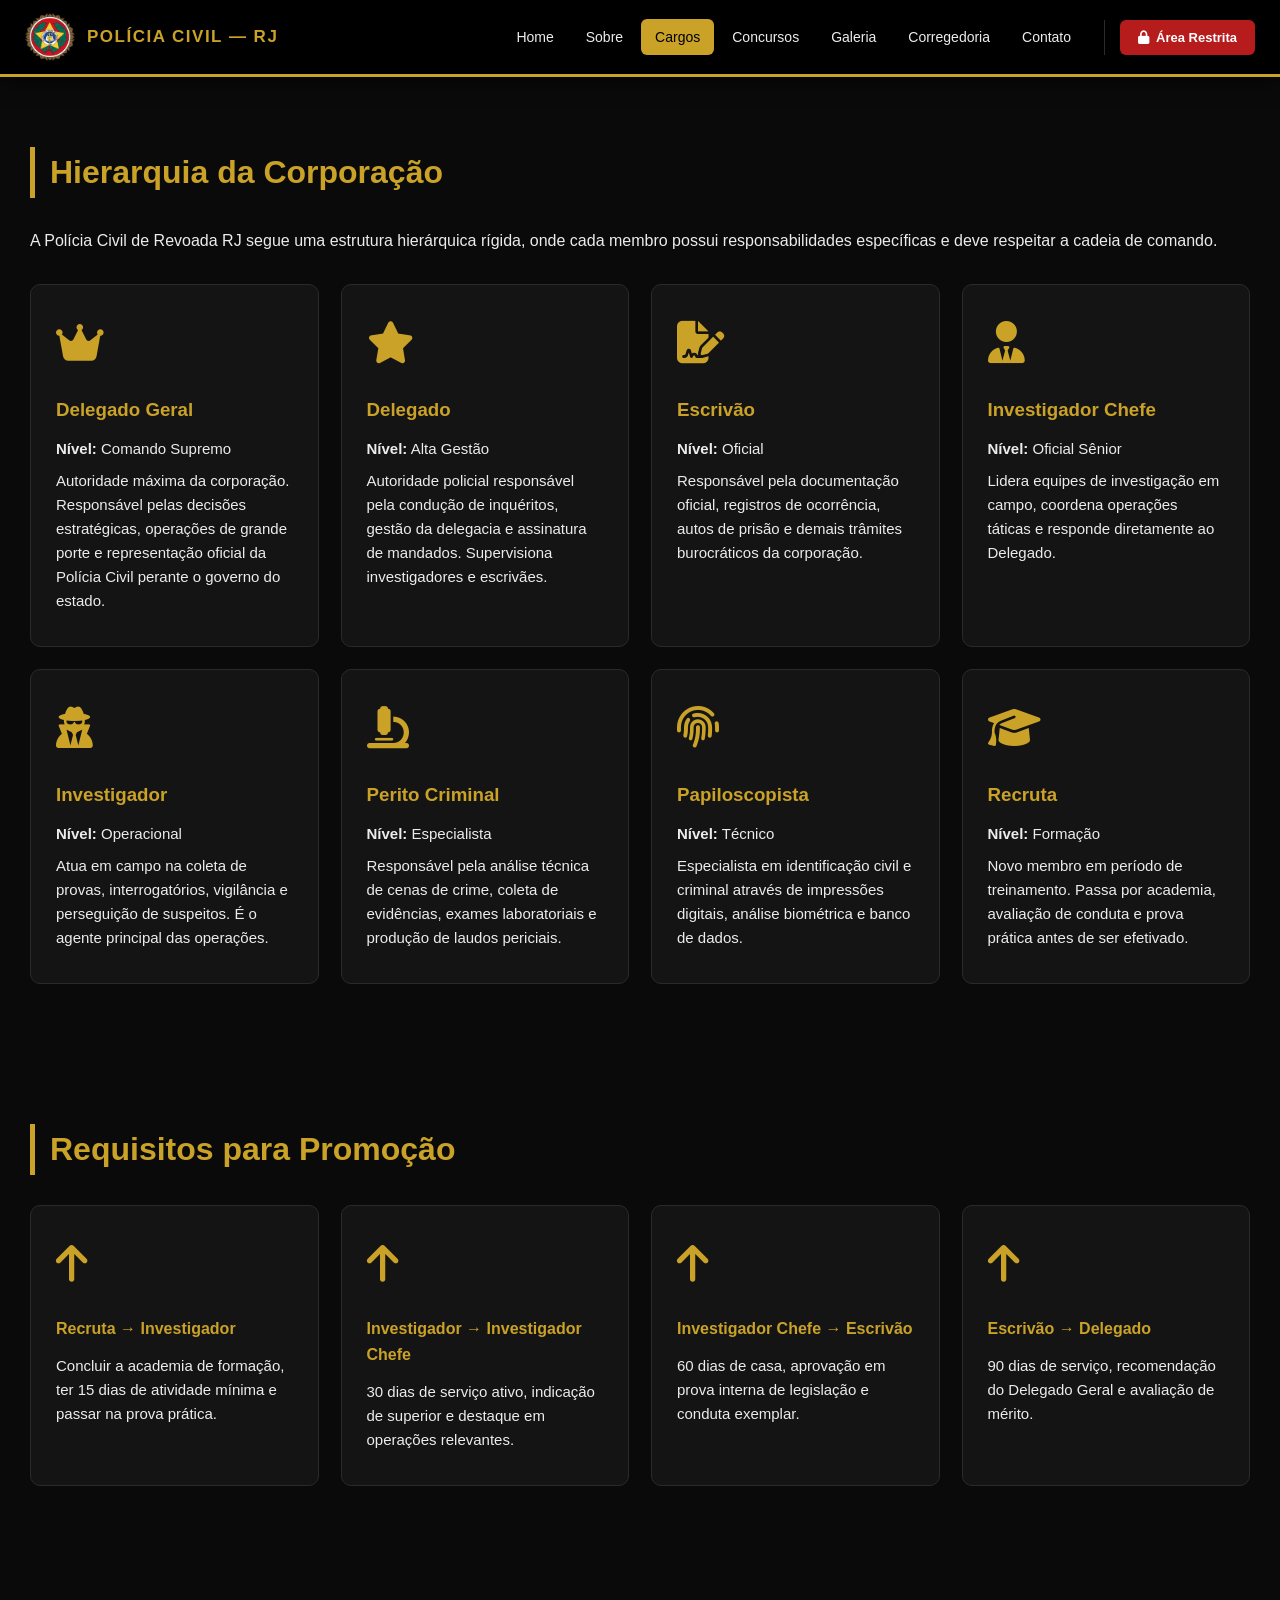
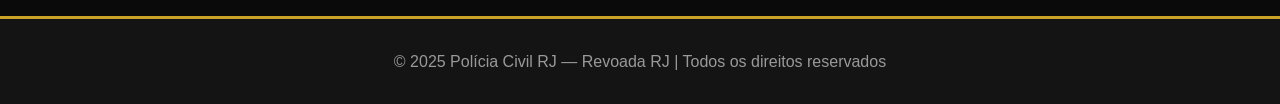
==== cargos.html @ 9d80cc08 "v1" ====
<!DOCTYPE html>
<html lang="pt-BR">

<head>
    <meta charset="UTF-8">
    <meta name="viewport" content="width=device-width, initial-scale=1.0">
    <title>Cargos | Polícia Civil RJ — Revoada RJ</title>
    <link rel="icon" href="assets/img/logo.png">
    <link rel="stylesheet" href="https://cdnjs.cloudflare.com/ajax/libs/font-awesome/6.5.1/css/all.min.css">
    <link rel="stylesheet" href="css/style.css">
</head>

<body>

    <header>
        <div class="header-container">
            <a href="index.html" class="logo">
                <img src="assets/img/logo.png" alt="Logo PC-RJ">
                <span>POLÍCIA CIVIL — RJ</span>
            </a>
            <button class="menu-toggle" id="menuToggle" aria-label="Abrir menu">
                <i class="fa-solid fa-bars"></i>
            </button>
            <nav>
                <ul id="navList">
                    <li><a href="index.html">Home</a></li>
                    <li><a href="sobre.html">Sobre</a></li>
                    <li><a href="cargos.html">Cargos</a></li>
                    <li><a href="concursos.html">Concursos</a></li>
                    <li><a href="galeria.html">Galeria</a></li>
                    <li><a href="corregedoria.html">Corregedoria</a></li>
                    <li><a href="contato.html">Contato</a></li>
                    <li class="nav-actions">
                        <button id="loginBtn" class="btn-login">
                            <i class="fa-solid fa-lock"></i> Área Restrita
                        </button>
                    </li>
                </ul>
            </nav>
        </div>
    </header>

    <div class="modal" id="loginModal">
        <div class="modal-content">
            <button class="modal-close" id="closeModal" aria-label="Fechar">
                <i class="fa-solid fa-xmark"></i>
            </button>
            <img src="assets/img/logo.png" alt="Logo" class="modal-logo">
            <h2>Acesso Restrito</h2>
            <p class="modal-sub">Exclusivo para membros da corporação</p>
            <form id="loginForm">
                <label>ID Policial</label>
                <input type="text" id="userId" placeholder="Ex: PC-1234" required>
                <label>Senha</label>
                <input type="password" id="userPass" placeholder="••••••••" required>
                <button type="submit" class="btn btn-primary">
                    <i class="fa-solid fa-right-to-bracket"></i> Entrar
                </button>
            </form>
            <p class="modal-footer">Esqueceu a senha? Contate a Corregedoria.</p>
        </div>
    </div>

    <section>
        <h2>Hierarquia da Corporação</h2>
        <p style="margin-bottom:30px;">A Polícia Civil de Revoada RJ segue uma estrutura hierárquica rígida, onde cada
            membro possui responsabilidades específicas e deve respeitar a cadeia de comando.</p>

        <div class="grid">
            <div class="card">
                <div class="card-icon"><i class="fa-solid fa-crown"></i></div>
                <h3>Delegado Geral</h3>
                <p><strong>Nível:</strong> Comando Supremo</p>
                <p>Autoridade máxima da corporação. Responsável pelas decisões estratégicas, operações de grande porte e
                    representação oficial da Polícia Civil perante o governo do estado.</p>
            </div>
            <div class="card">
                <div class="card-icon"><i class="fa-solid fa-star"></i></div>
                <h3>Delegado</h3>
                <p><strong>Nível:</strong> Alta Gestão</p>
                <p>Autoridade policial responsável pela condução de inquéritos, gestão da delegacia e assinatura de
                    mandados. Supervisiona investigadores e escrivães.</p>
            </div>
            <div class="card">
                <div class="card-icon"><i class="fa-solid fa-file-signature"></i></div>
                <h3>Escrivão</h3>
                <p><strong>Nível:</strong> Oficial</p>
                <p>Responsável pela documentação oficial, registros de ocorrência, autos de prisão e demais trâmites
                    burocráticos da corporação.</p>
            </div>
            <div class="card">
                <div class="card-icon"><i class="fa-solid fa-user-tie"></i></div>
                <h3>Investigador Chefe</h3>
                <p><strong>Nível:</strong> Oficial Sênior</p>
                <p>Lidera equipes de investigação em campo, coordena operações táticas e responde diretamente ao
                    Delegado.</p>
            </div>
            <div class="card">
                <div class="card-icon"><i class="fa-solid fa-user-secret"></i></div>
                <h3>Investigador</h3>
                <p><strong>Nível:</strong> Operacional</p>
                <p>Atua em campo na coleta de provas, interrogatórios, vigilância e perseguição de suspeitos. É o agente
                    principal das operações.</p>
            </div>
            <div class="card">
                <div class="card-icon"><i class="fa-solid fa-microscope"></i></div>
                <h3>Perito Criminal</h3>
                <p><strong>Nível:</strong> Especialista</p>
                <p>Responsável pela análise técnica de cenas de crime, coleta de evidências, exames laboratoriais e
                    produção de laudos periciais.</p>
            </div>
            <div class="card">
                <div class="card-icon"><i class="fa-solid fa-fingerprint"></i></div>
                <h3>Papiloscopista</h3>
                <p><strong>Nível:</strong> Técnico</p>
                <p>Especialista em identificação civil e criminal através de impressões digitais, análise biométrica e
                    banco de dados.</p>
            </div>
            <div class="card">
                <div class="card-icon"><i class="fa-solid fa-graduation-cap"></i></div>
                <h3>Recruta</h3>
                <p><strong>Nível:</strong> Formação</p>
                <p>Novo membro em período de treinamento. Passa por academia, avaliação de conduta e prova prática antes
                    de ser efetivado.</p>
            </div>
        </div>
    </section>

    <section>
        <h2>Requisitos para Promoção</h2>
        <div class="grid">
            <div class="card">
                <div class="card-icon"><i class="fa-solid fa-arrow-up"></i></div>
                <h4>Recruta → Investigador</h4>
                <p>Concluir a academia de formação, ter 15 dias de atividade mínima e passar na prova prática.</p>
            </div>
            <div class="card">
                <div class="card-icon"><i class="fa-solid fa-arrow-up"></i></div>
                <h4>Investigador → Investigador Chefe</h4>
                <p>30 dias de serviço ativo, indicação de superior e destaque em operações relevantes.</p>
            </div>
            <div class="card">
                <div class="card-icon"><i class="fa-solid fa-arrow-up"></i></div>
                <h4>Investigador Chefe → Escrivão</h4>
                <p>60 dias de casa, aprovação em prova interna de legislação e conduta exemplar.</p>
            </div>
            <div class="card">
                <div class="card-icon"><i class="fa-solid fa-arrow-up"></i></div>
                <h4>Escrivão → Delegado</h4>
                <p>90 dias de serviço, recomendação do Delegado Geral e avaliação de mérito.</p>
            </div>
        </div>
    </section>

    <footer>
        <p>© 2025 Polícia Civil RJ — Revoada RJ | Todos os direitos reservados</p>
    </footer>

    <script src="js/main.js"></script>
    <script src="js/login.js"></script>
</body>

</html>
---- css/style.css ----
/* ===================== RESET ===================== */
* {
  margin: 0;
  padding: 0;
  box-sizing: border-box;
  font-family: 'Segoe UI', Tahoma, sans-serif;
}

/* ===================== VARIÁVEIS ===================== */
:root {
  --preto: #0a0a0a;
  --preto-card: #141414;
  --preto-suave: #1c1c1c;
  --dourado: #c9a227;
  --dourado-hover: #e6c453;
  --vermelho: #b71c1c;
  --verde: #1b5e20;
  --azul: #0d47a1;
  --texto: #ececec;
  --texto-muted: #999;
  --borda: #2a2a2a;
  --header-bg: #000000;
}

body {
  background: var(--preto);
  color: var(--texto);
  line-height: 1.6;
}

/* ===================== HEADER ===================== */
header {
  background: var(--header-bg);
  border-bottom: 3px solid var(--dourado);
  position: sticky;
  top: 0;
  z-index: 1000;
  box-shadow: 0 2px 20px rgba(0,0,0,.8);
}

.header-container {
  max-width: 1400px;
  margin: 0 auto;
  padding: 12px 25px;
  display: flex;
  align-items: center;
  justify-content: space-between;
  gap: 20px;
}

/* --- LOGO --- */
.logo {
  display: flex;
  align-items: center;
  gap: 12px;
  text-decoration: none;
  color: var(--dourado);
  font-weight: bold;
  font-size: 17px;
  letter-spacing: 1.5px;
  white-space: nowrap;
  flex-shrink: 0;
}

.logo img {
  height: 50px;
  width: 50px;
  object-fit: contain;
}

/* --- NAV --- */
nav {
  flex: 1;
  display: flex;
  justify-content: flex-end;
}

nav ul {
  display: flex;
  align-items: center;
  list-style: none;
  gap: 4px;
}

nav a {
  color: var(--texto);
  text-decoration: none;
  padding: 10px 14px;
  border-radius: 6px;
  font-weight: 500;
  font-size: 14px;
  transition: .25s;
  white-space: nowrap;
}

nav a:hover,
nav a.active {
  background: var(--dourado);
  color: #000;
}

/* --- AÇÕES (login) --- */
.nav-actions {
  display: flex;
  align-items: center;
  gap: 8px;
  margin-left: 15px;
  padding-left: 15px;
  border-left: 1px solid var(--borda);
}

.btn-login {
  background: var(--vermelho);
  color: #fff;
  padding: 10px 18px;
  border-radius: 6px;
  font-weight: bold;
  font-size: 13px;
  border: none;
  cursor: pointer;
  transition: .25s;
  white-space: nowrap;
  display: inline-flex;
  align-items: center;
  gap: 7px;
}

.btn-login:hover {
  background: #d32f2f;
  transform: translateY(-2px);
}

/* --- HAMBÚRGUER (só mobile) --- */
.menu-toggle {
  display: none;
  background: transparent;
  border: none;
  color: var(--dourado);
  font-size: 24px;
  cursor: pointer;
  padding: 8px 12px;
  border-radius: 6px;
  transition: .25s;
}

.menu-toggle:hover {
  background: rgba(201,162,39,.15);
}

/* ===================== BOTÕES GENÉRICOS ===================== */
.btn {
  display: inline-block;
  padding: 14px 30px;
  border-radius: 6px;
  font-weight: bold;
  text-decoration: none;
  cursor: pointer;
  border: none;
  transition: .3s;
  font-size: 15px;
  margin-top: 10px;
}

.btn-primary { background: var(--dourado); color: #000; }
.btn-primary:hover { background: var(--dourado-hover); transform: translateY(-2px); }

.btn-outline {
  background: transparent;
  color: var(--dourado);
  border: 2px solid var(--dourado);
}
.btn-outline:hover { background: var(--dourado); color: #000; }

/* ===================== SEÇÕES ===================== */
section {
  padding: 70px 30px;
  max-width: 1400px;
  margin: 0 auto;
}

section h2 {
  color: var(--dourado);
  font-size: 32px;
  margin-bottom: 30px;
  border-left: 5px solid var(--dourado);
  padding-left: 15px;
}

section p { margin-bottom: 15px; }

/* ===================== GRID & CARDS ===================== */
.grid {
  display: grid;
  grid-template-columns: repeat(auto-fit, minmax(280px, 1fr));
  gap: 22px;
}

.card {
  background: var(--preto-card);
  border: 1px solid var(--borda);
  border-radius: 10px;
  padding: 25px;
  transition: .3s;
  position: relative;
  overflow: hidden;
}

.card::before {
  content: '';
  position: absolute;
  top: 0; left: 0;
  width: 4px; height: 100%;
  background: var(--dourado);
  transform: scaleY(0);
  transition: .3s;
  transform-origin: bottom;
}

.card:hover::before { transform: scaleY(1); }

.card:hover {
  border-color: var(--dourado);
  transform: translateY(-5px);
  box-shadow: 0 10px 30px rgba(201,162,39,.2);
}

.card h3, .card h4 { color: var(--dourado); margin-bottom: 12px; }
.card p { margin-bottom: 8px; font-size: 15px; }

.card-icon {
  font-size: 42px;
  margin-bottom: 18px;
  color: var(--dourado);
  display: inline-block;
  transition: .3s;
}

.card:hover .card-icon {
  transform: scale(1.15) rotate(-5deg);
  color: var(--dourado-hover);
}

/* ===================== LISTAS ===================== */
.lista { list-style: none; }
.lista li {
  padding: 8px 0 8px 25px;
  position: relative;
  font-size: 15px;
  border-bottom: 1px solid var(--borda);
}
.lista li:last-child { border-bottom: none; }
.lista li::before {
  content: '▸';
  position: absolute;
  left: 0;
  color: var(--dourado);
  font-weight: bold;
}

/* ===================== FORMULÁRIO ===================== */
.form-denuncia {
  max-width: 700px;
  margin: 0 auto;
  display: flex;
  flex-direction: column;
  gap: 15px;
}

.form-denuncia label {
  color: var(--dourado);
  font-weight: bold;
  font-size: 14px;
}

.form-denuncia input,
.form-denuncia textarea {
  background: var(--preto-card);
  border: 1px solid var(--borda);
  border-radius: 6px;
  padding: 12px;
  color: var(--texto);
  font-size: 15px;
  font-family: inherit;
}

.form-denuncia input:focus,
.form-denuncia textarea:focus {
  outline: none;
  border-color: var(--dourado);
}

/* ===================== MODAL ===================== */
.modal {
  display: none;
  position: fixed;
  inset: 0;
  background: rgba(0,0,0,.85);
  backdrop-filter: blur(6px);
  z-index: 9999;
  justify-content: center;
  align-items: center;
  padding: 20px;
}

.modal.open { display: flex; animation: fadeIn .3s; }

.modal-content {
  background: var(--preto-card);
  border: 2px solid var(--dourado);
  border-radius: 14px;
  padding: 40px 35px;
  max-width: 420px;
  width: 100%;
  text-align: center;
  position: relative;
  box-shadow: 0 20px 60px rgba(201,162,39,.3);
}

.modal-close {
  position: absolute;
  top: 12px;
  right: 18px;
  color: var(--dourado);
  font-size: 22px;
  cursor: pointer;
  transition: .3s;
  background: none;
  border: none;
}
.modal-close:hover { color: var(--vermelho); transform: rotate(90deg); }

.modal-logo { width: 80px; height: 80px; margin-bottom: 15px; }

.modal-content h2 { color: var(--dourado); margin-bottom: 5px; }
.modal-sub { color: var(--texto-muted); font-size: 14px; margin-bottom: 25px; }

.modal-content form {
  display: flex;
  flex-direction: column;
  gap: 10px;
  text-align: left;
}

.modal-content label { color: var(--dourado); font-size: 13px; font-weight: bold; }

.modal-content input {
  background: var(--preto);
  border: 1px solid var(--borda);
  color: var(--texto);
  padding: 12px;
  border-radius: 6px;
  font-size: 15px;
  margin-bottom: 8px;
}

.modal-content input:focus { outline: none; border-color: var(--dourado); }
.modal-content .btn { width: 100%; margin-top: 10px; }
.modal-footer { margin-top: 20px; font-size: 12px; color: var(--texto-muted); }

/* ===================== ANIMAÇÕES ===================== */
.fade-in {
  opacity: 0;
  transform: translateY(30px);
  transition: opacity .8s ease, transform .8s ease;
}
.fade-in.visible { opacity: 1; transform: translateY(0); }

@keyframes fadeIn {
  from { opacity: 0; transform: scale(.95); }
  to   { opacity: 1; transform: scale(1); }
}

/* ===================== FOOTER ===================== */
footer {
  background: var(--preto-card);
  border-top: 3px solid var(--dourado);
  text-align: center;
  padding: 30px;
  color: var(--texto-muted);
  margin-top: 60px;
}
footer strong { color: var(--dourado); }

/* ============================================================
   RESPONSIVO
   ============================================================ */

@media (max-width: 1150px) {
  nav a { padding: 9px 10px; font-size: 13px; }
  .logo span { font-size: 14px; }
  .logo img { height: 45px; width: 45px; }
  .btn-login { padding: 9px 13px; font-size: 12px; }
}

@media (max-width: 950px) {
  .header-container {
    padding: 12px 18px;
    gap: 10px;
    flex-wrap: nowrap;
  }

  .logo { flex: 1; }
  .logo span { font-size: 14px; letter-spacing: 1px; }
  .logo img { height: 42px; width: 42px; }

  .menu-toggle { display: block; }

  nav {
    position: absolute;
    top: 100%;
    left: 0;
    right: 0;
    background: var(--header-bg);
    border-bottom: 3px solid var(--dourado);
    padding: 0 15px;
    max-height: 0;
    overflow: hidden;
    transition: max-height .35s ease, padding .35s ease;
    flex: initial;
    display: block;
    justify-content: initial;
  }

  nav.open {
    max-height: 700px;
    padding: 15px;
  }

  nav ul {
    flex-direction: column;
    align-items: stretch;
    gap: 0;
    width: 100%;
  }

  nav ul li { width: 100%; }

  nav a {
    display: block;
    padding: 14px 12px;
    font-size: 15px;
    border-bottom: 1px solid var(--borda);
    border-radius: 0;
    text-align: left;
  }

  nav a:last-of-type { border-bottom: none; }

  nav a:hover,
  nav a.active {
    background: var(--dourado);
    color: #000;
    border-radius: 6px;
  }

  .nav-actions {
    flex-direction: column;
    align-items: stretch;
    gap: 10px;
    margin: 15px 0 0;
    padding: 15px 0 0;
    border-left: none;
    border-top: 2px solid var(--borda);
  }

  .nav-actions .btn-login {
    width: 100%;
    padding: 14px;
    font-size: 14px;
    justify-content: center;
  }

  section { padding: 50px 18px; }
  section h2 { font-size: 24px; }
}

@media (max-width: 480px) {
  .logo span { font-size: 12px; letter-spacing: .5px; }
  .logo img { height: 38px; width: 38px; }
  section h2 { font-size: 22px; }
}
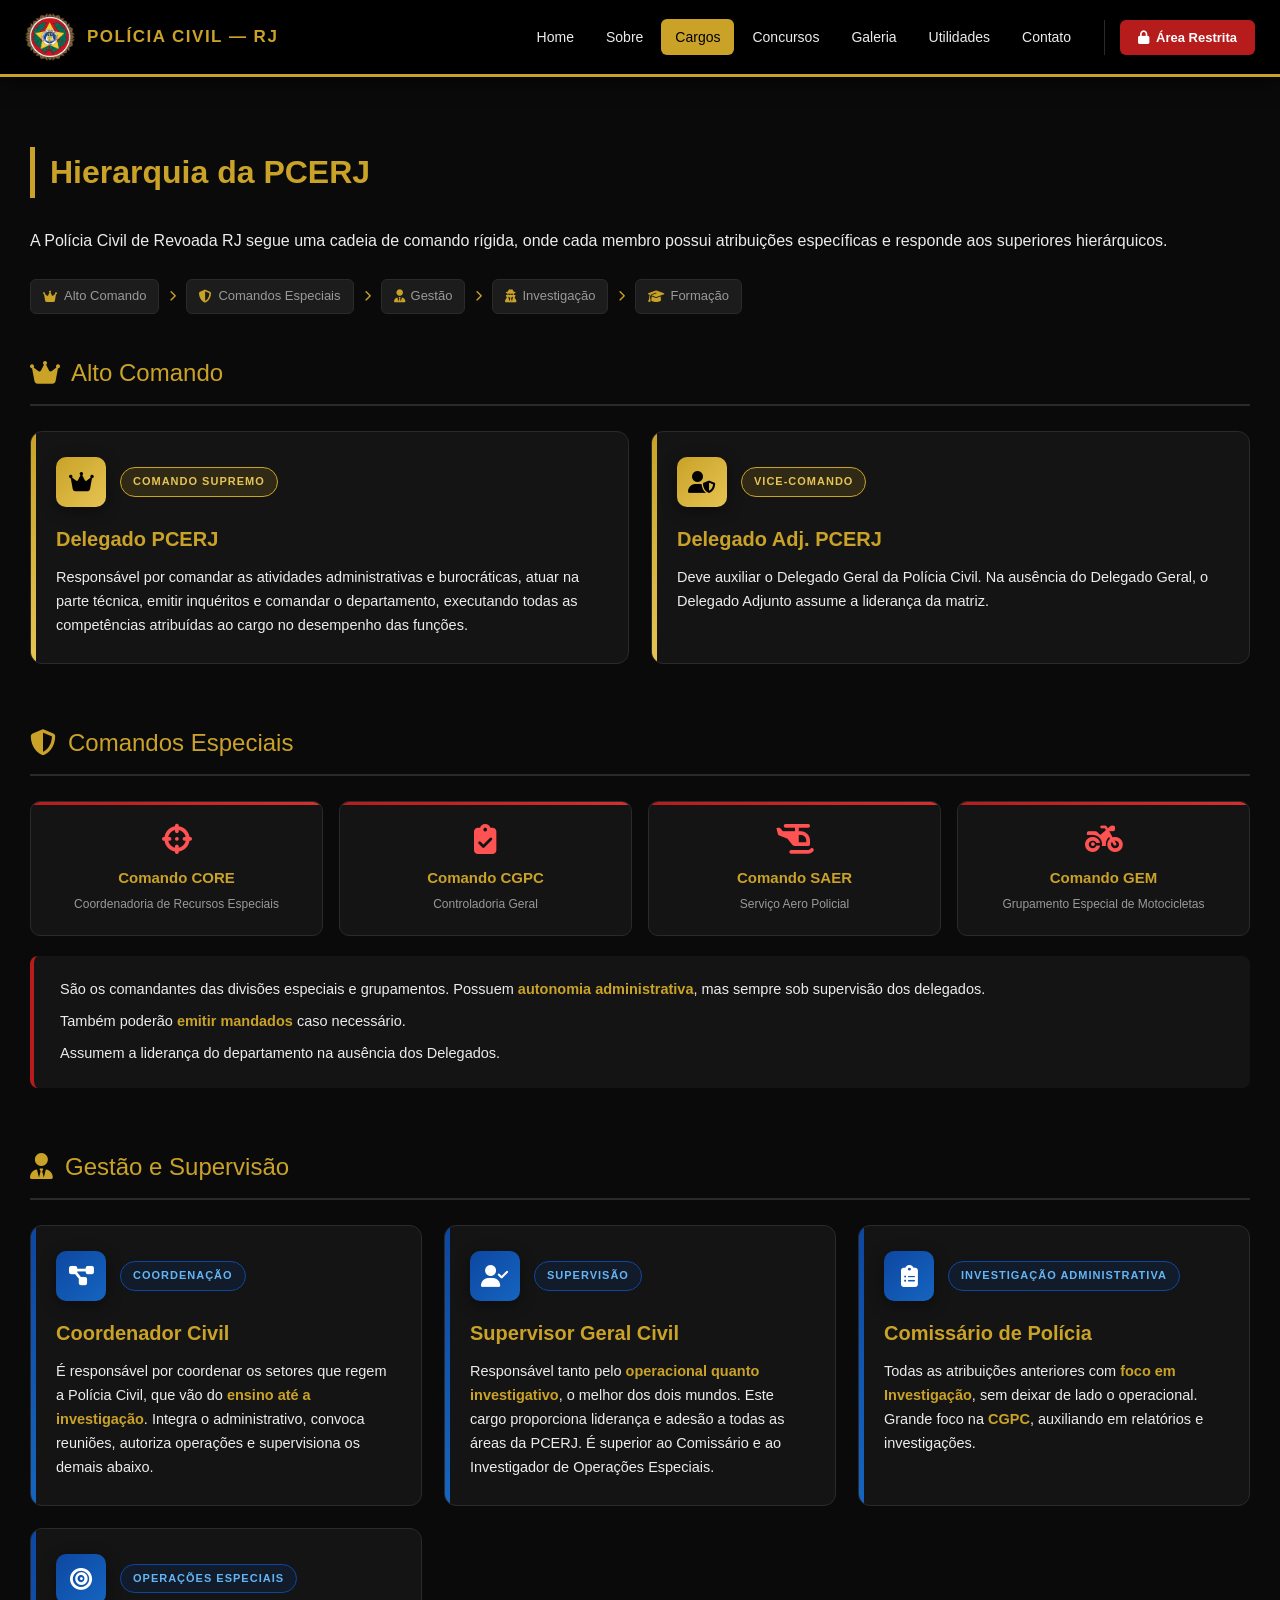
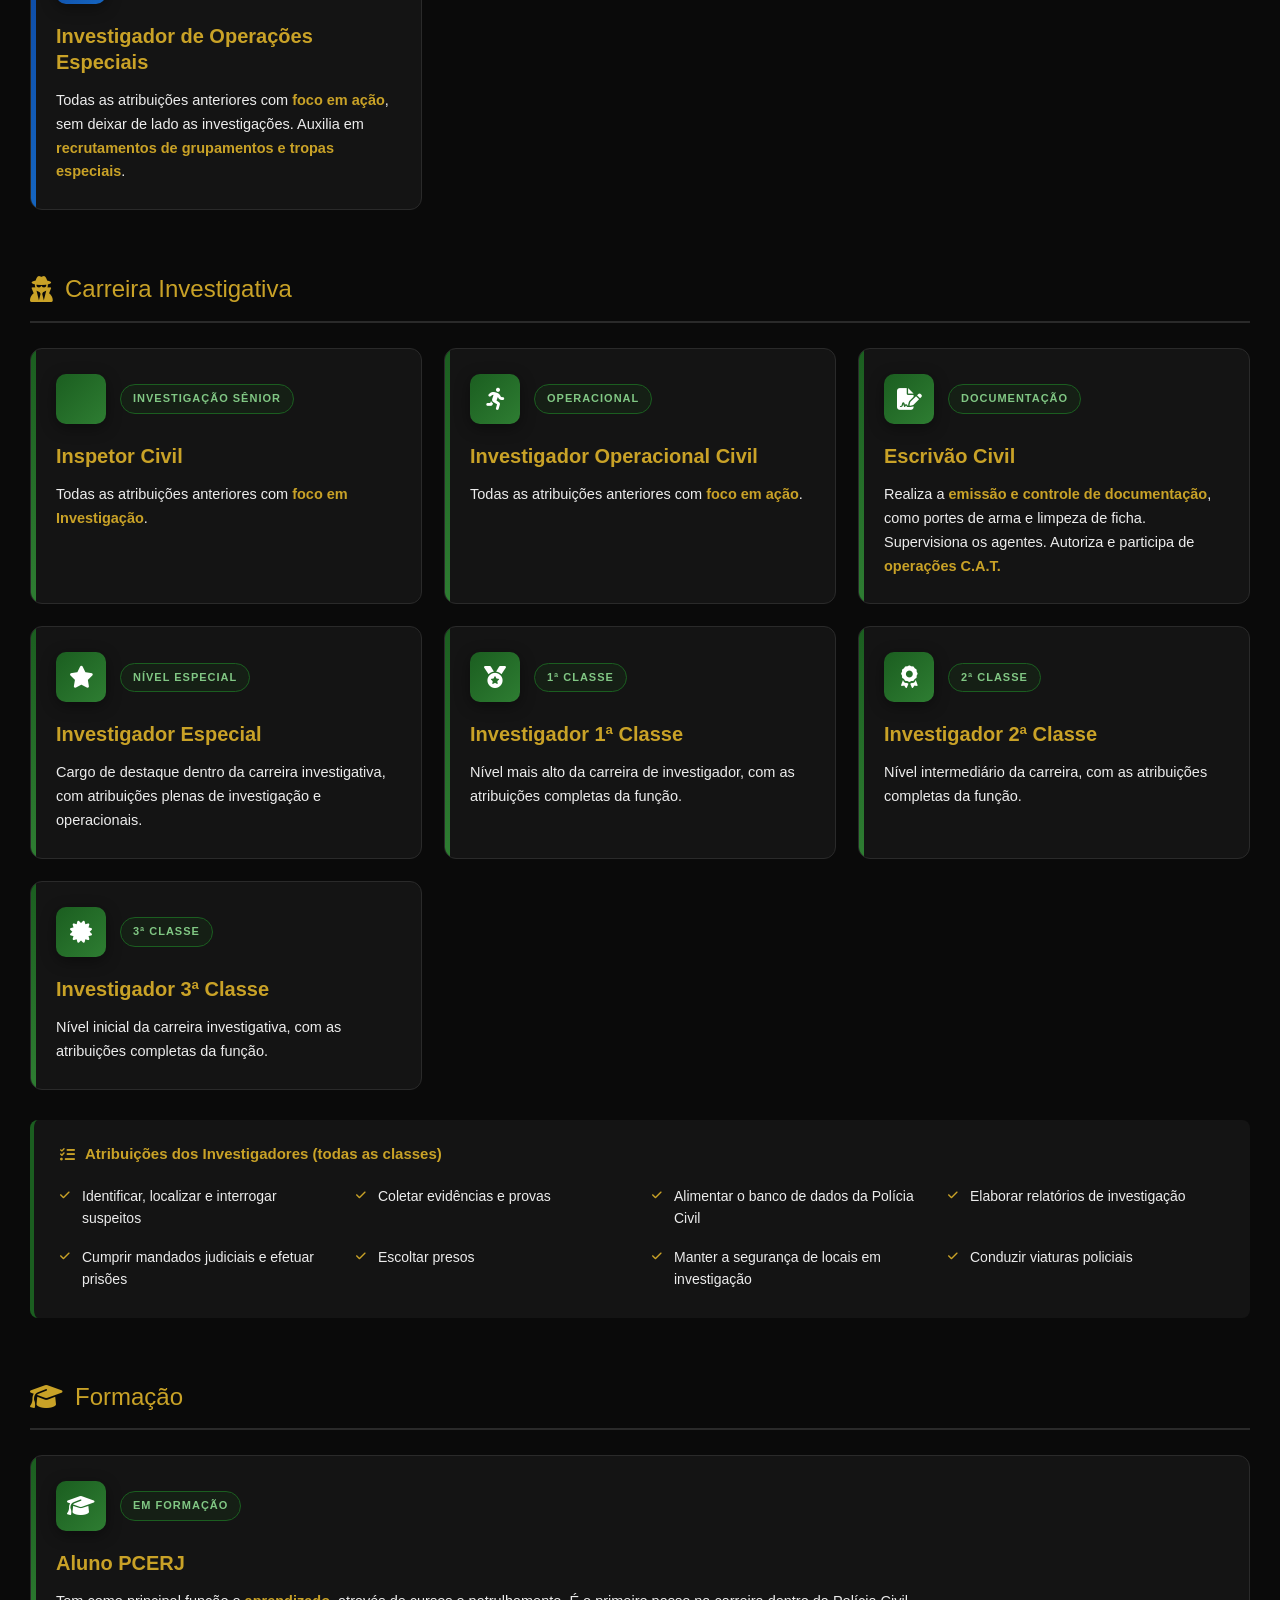
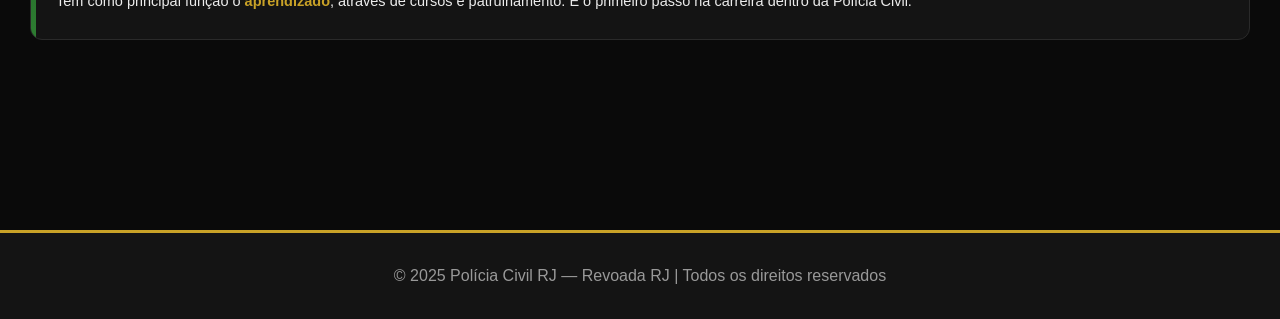
==== commit 866a9976: "utilidades adicionado" ====
--- a/cargos.html
+++ b/cargos.html
@@ -8,6 +8,382 @@
     <link rel="icon" href="assets/img/logo.png">
     <link rel="stylesheet" href="https://cdnjs.cloudflare.com/ajax/libs/font-awesome/6.5.1/css/all.min.css">
     <link rel="stylesheet" href="css/style.css">
+    <style>
+        /* ===== CARDS DE CARGO ===== */
+        .cargo-grupo {
+            margin-bottom: 60px;
+        }
+
+        .grupo-titulo {
+            display: flex;
+            align-items: center;
+            gap: 12px;
+            color: var(--dourado);
+            font-size: 24px;
+            margin-bottom: 25px;
+            padding-bottom: 12px;
+            border-bottom: 2px solid var(--borda);
+        }
+
+        .grupo-titulo i {
+            font-size: 26px;
+        }
+
+        /* Grid ajustável — mínimo confortável */
+        .cargo-grid {
+            display: grid;
+            grid-template-columns: repeat(auto-fit, minmax(340px, 1fr));
+            gap: 22px;
+        }
+
+        /* Grid mais largo pra grupos com poucos cards */
+        .cargo-grid.wide {
+            grid-template-columns: repeat(auto-fit, minmax(420px, 1fr));
+        }
+
+        /* Grid mais compacto pra grupos com muitos cards */
+        .cargo-grid.compact {
+            grid-template-columns: repeat(auto-fit, minmax(280px, 1fr));
+        }
+
+        /* ===== CARD DE CARGO ===== */
+        .cargo-card {
+            background: var(--preto-card);
+            border: 1px solid var(--borda);
+            border-radius: 12px;
+            padding: 25px;
+            display: flex;
+            flex-direction: column;
+            gap: 14px;
+            transition: .3s;
+            position: relative;
+            overflow: hidden;
+        }
+
+        .cargo-card::before {
+            content: '';
+            position: absolute;
+            top: 0;
+            left: 0;
+            width: 5px;
+            height: 100%;
+            background: var(--dourado);
+            transition: .3s;
+        }
+
+        .cat-alto-comando::before {
+            background: linear-gradient(180deg, #c9a227, #e6c453);
+        }
+
+        .cat-comandos::before {
+            background: linear-gradient(180deg, #b71c1c, #d32f2f);
+        }
+
+        .cat-gestao::before {
+            background: linear-gradient(180deg, #0d47a1, #1565c0);
+        }
+
+        .cat-investigativo::before {
+            background: linear-gradient(180deg, #1b5e20, #2e7d32);
+        }
+
+        .cargo-card:hover {
+            border-color: var(--dourado);
+            transform: translateY(-5px);
+            box-shadow: 0 10px 30px rgba(201, 162, 39, .2);
+        }
+
+        /* Cabeçalho do card: ícone + badge */
+        .cargo-header {
+            display: flex;
+            align-items: center;
+            gap: 14px;
+            margin-bottom: 5px;
+        }
+
+        .cargo-icon {
+            flex-shrink: 0;
+            width: 50px;
+            height: 50px;
+            border-radius: 10px;
+            display: flex;
+            align-items: center;
+            justify-content: center;
+            font-size: 22px;
+            color: #000;
+            box-shadow: 0 4px 15px rgba(0, 0, 0, .4);
+        }
+
+        .cat-alto-comando .cargo-icon {
+            background: linear-gradient(135deg, #c9a227, #e6c453);
+        }
+
+        .cat-comandos .cargo-icon {
+            background: linear-gradient(135deg, #b71c1c, #d32f2f);
+            color: #fff;
+        }
+
+        .cat-gestao .cargo-icon {
+            background: linear-gradient(135deg, #0d47a1, #1565c0);
+            color: #fff;
+        }
+
+        .cat-investigativo .cargo-icon {
+            background: linear-gradient(135deg, #1b5e20, #2e7d32);
+            color: #fff;
+        }
+
+        .cargo-badge {
+            display: inline-block;
+            font-size: 11px;
+            font-weight: bold;
+            letter-spacing: 1px;
+            text-transform: uppercase;
+            padding: 5px 12px;
+            border-radius: 20px;
+            width: fit-content;
+        }
+
+        .cat-alto-comando .cargo-badge {
+            background: rgba(201, 162, 39, .15);
+            color: #e6c453;
+            border: 1px solid #c9a227;
+        }
+
+        .cat-comandos .cargo-badge {
+            background: rgba(183, 28, 28, .15);
+            color: #ff5252;
+            border: 1px solid #b71c1c;
+        }
+
+        .cat-gestao .cargo-badge {
+            background: rgba(13, 71, 161, .15);
+            color: #64b5f6;
+            border: 1px solid #0d47a1;
+        }
+
+        .cat-investigativo .cargo-badge {
+            background: rgba(27, 94, 32, .15);
+            color: #81c784;
+            border: 1px solid #1b5e20;
+        }
+
+        .cargo-card h3 {
+            margin: 0;
+            font-size: 20px;
+            color: var(--dourado);
+            line-height: 1.3;
+        }
+
+        .cargo-card>p {
+            font-size: 14.5px;
+            line-height: 1.65;
+            color: var(--texto);
+            margin: 0;
+        }
+
+        .cargo-card>p strong {
+            color: var(--dourado);
+            font-weight: 600;
+        }
+
+        /* Lista de atribuições */
+        .atribuicoes {
+            list-style: none;
+            margin-top: 6px;
+            display: grid;
+            grid-template-columns: repeat(auto-fit, minmax(240px, 1fr));
+            gap: 6px 20px;
+        }
+
+        .atribuicoes li {
+            padding: 5px 0 5px 22px;
+            position: relative;
+            font-size: 14px;
+            color: var(--texto);
+        }
+
+        .atribuicoes li::before {
+            content: '\f00c';
+            font-family: 'Font Awesome 6 Free';
+            font-weight: 900;
+            position: absolute;
+            left: 0;
+            top: 7px;
+            color: var(--dourado);
+            font-size: 11px;
+        }
+
+        /* ===== COMANDOS ESPECIAIS — mini-cards ===== */
+        .comandos-grid {
+            display: grid;
+            grid-template-columns: repeat(auto-fit, minmax(200px, 1fr));
+            gap: 16px;
+            margin-bottom: 20px;
+        }
+
+        .comando-mini {
+            background: var(--preto-card);
+            border: 1px solid var(--borda);
+            border-radius: 10px;
+            padding: 22px 18px;
+            text-align: center;
+            transition: .3s;
+            position: relative;
+            overflow: hidden;
+        }
+
+        .comando-mini::before {
+            content: '';
+            position: absolute;
+            top: 0;
+            left: 0;
+            width: 100%;
+            height: 3px;
+            background: linear-gradient(90deg, #b71c1c, #d32f2f);
+        }
+
+        .comando-mini:hover {
+            border-color: var(--vermelho);
+            transform: translateY(-5px);
+            box-shadow: 0 10px 25px rgba(183, 28, 28, .3);
+        }
+
+        .comando-mini i {
+            font-size: 30px;
+            color: #ff5252;
+            margin-bottom: 12px;
+            display: block;
+        }
+
+        .comando-mini h4 {
+            color: var(--dourado);
+            font-size: 15px;
+            margin-bottom: 6px;
+        }
+
+        .comando-mini span {
+            font-size: 12px;
+            color: var(--texto-muted);
+            display: block;
+            line-height: 1.4;
+        }
+
+        /* Bloco descritivo */
+        .bloco-desc {
+            background: var(--preto-card);
+            border-left: 4px solid var(--vermelho);
+            border-radius: 8px;
+            padding: 22px 26px;
+            margin-top: 15px;
+        }
+
+        .bloco-desc.verde {
+            border-left-color: #1b5e20;
+        }
+
+        .bloco-desc h4 {
+            color: var(--dourado);
+            font-size: 15px;
+            margin-bottom: 14px;
+            display: flex;
+            align-items: center;
+            gap: 10px;
+        }
+
+        .bloco-desc p {
+            font-size: 14.5px;
+            margin-bottom: 8px;
+            line-height: 1.65;
+        }
+
+        .bloco-desc p:last-child {
+            margin-bottom: 0;
+        }
+
+        .bloco-desc p strong {
+            color: var(--dourado);
+            font-weight: 600;
+        }
+
+        /* ===== Linha visual de hierarquia ===== */
+        .linha-hierarquia {
+            display: flex;
+            flex-wrap: wrap;
+            align-items: center;
+            gap: 10px;
+            margin-bottom: 40px;
+            font-size: 13px;
+            color: var(--texto-muted);
+        }
+
+        .linha-hierarquia span {
+            padding: 6px 12px;
+            background: var(--preto-suave);
+            border-radius: 6px;
+            border: 1px solid var(--borda);
+            display: inline-flex;
+            align-items: center;
+            gap: 6px;
+        }
+
+        .linha-hierarquia span i {
+            color: var(--dourado);
+        }
+
+        .linha-hierarquia>i {
+            color: var(--dourado);
+            font-size: 11px;
+        }
+
+        /* ===== RESPONSIVO ===== */
+        @media (max-width: 900px) {
+
+            .cargo-grid,
+            .cargo-grid.wide {
+                grid-template-columns: 1fr;
+            }
+        }
+
+        @media (max-width: 700px) {
+            .grupo-titulo {
+                font-size: 19px;
+                gap: 10px;
+            }
+
+            .grupo-titulo i {
+                font-size: 20px;
+            }
+
+            .cargo-card {
+                padding: 22px 20px;
+            }
+
+            .cargo-card h3 {
+                font-size: 17px;
+            }
+
+            .cargo-icon {
+                width: 44px;
+                height: 44px;
+                font-size: 18px;
+            }
+
+            .comandos-grid {
+                grid-template-columns: repeat(2, 1fr);
+            }
+
+            .atribuicoes {
+                grid-template-columns: 1fr;
+            }
+        }
+
+        @media (max-width: 480px) {
+            .comandos-grid {
+                grid-template-columns: 1fr;
+            }
+        }
+    </style>
 </head>
 
 <body>
@@ -28,7 +404,7 @@
                     <li><a href="cargos.html">Cargos</a></li>
                     <li><a href="concursos.html">Concursos</a></li>
                     <li><a href="galeria.html">Galeria</a></li>
-                    <li><a href="corregedoria.html">Corregedoria</a></li>
+                    <li><a href="utilidades.html">Utilidades</a></li>
                     <li><a href="contato.html">Contato</a></li>
                     <li class="nav-actions">
                         <button id="loginBtn" class="btn-login">
@@ -62,94 +438,254 @@
     </div>
 
     <section>
-        <h2>Hierarquia da Corporação</h2>
-        <p style="margin-bottom:30px;">A Polícia Civil de Revoada RJ segue uma estrutura hierárquica rígida, onde cada
-            membro possui responsabilidades específicas e deve respeitar a cadeia de comando.</p>
-
-        <div class="grid">
-            <div class="card">
-                <div class="card-icon"><i class="fa-solid fa-crown"></i></div>
-                <h3>Delegado Geral</h3>
-                <p><strong>Nível:</strong> Comando Supremo</p>
-                <p>Autoridade máxima da corporação. Responsável pelas decisões estratégicas, operações de grande porte e
-                    representação oficial da Polícia Civil perante o governo do estado.</p>
-            </div>
-            <div class="card">
-                <div class="card-icon"><i class="fa-solid fa-star"></i></div>
-                <h3>Delegado</h3>
-                <p><strong>Nível:</strong> Alta Gestão</p>
-                <p>Autoridade policial responsável pela condução de inquéritos, gestão da delegacia e assinatura de
-                    mandados. Supervisiona investigadores e escrivães.</p>
-            </div>
-            <div class="card">
-                <div class="card-icon"><i class="fa-solid fa-file-signature"></i></div>
-                <h3>Escrivão</h3>
-                <p><strong>Nível:</strong> Oficial</p>
-                <p>Responsável pela documentação oficial, registros de ocorrência, autos de prisão e demais trâmites
-                    burocráticos da corporação.</p>
-            </div>
-            <div class="card">
-                <div class="card-icon"><i class="fa-solid fa-user-tie"></i></div>
-                <h3>Investigador Chefe</h3>
-                <p><strong>Nível:</strong> Oficial Sênior</p>
-                <p>Lidera equipes de investigação em campo, coordena operações táticas e responde diretamente ao
-                    Delegado.</p>
-            </div>
-            <div class="card">
-                <div class="card-icon"><i class="fa-solid fa-user-secret"></i></div>
-                <h3>Investigador</h3>
-                <p><strong>Nível:</strong> Operacional</p>
-                <p>Atua em campo na coleta de provas, interrogatórios, vigilância e perseguição de suspeitos. É o agente
-                    principal das operações.</p>
-            </div>
-            <div class="card">
-                <div class="card-icon"><i class="fa-solid fa-microscope"></i></div>
-                <h3>Perito Criminal</h3>
-                <p><strong>Nível:</strong> Especialista</p>
-                <p>Responsável pela análise técnica de cenas de crime, coleta de evidências, exames laboratoriais e
-                    produção de laudos periciais.</p>
-            </div>
-            <div class="card">
-                <div class="card-icon"><i class="fa-solid fa-fingerprint"></i></div>
-                <h3>Papiloscopista</h3>
-                <p><strong>Nível:</strong> Técnico</p>
-                <p>Especialista em identificação civil e criminal através de impressões digitais, análise biométrica e
-                    banco de dados.</p>
-            </div>
-            <div class="card">
-                <div class="card-icon"><i class="fa-solid fa-graduation-cap"></i></div>
-                <h3>Recruta</h3>
-                <p><strong>Nível:</strong> Formação</p>
-                <p>Novo membro em período de treinamento. Passa por academia, avaliação de conduta e prova prática antes
-                    de ser efetivado.</p>
-            </div>
-        </div>
-    </section>
-
-    <section>
-        <h2>Requisitos para Promoção</h2>
-        <div class="grid">
-            <div class="card">
-                <div class="card-icon"><i class="fa-solid fa-arrow-up"></i></div>
-                <h4>Recruta → Investigador</h4>
-                <p>Concluir a academia de formação, ter 15 dias de atividade mínima e passar na prova prática.</p>
-            </div>
-            <div class="card">
-                <div class="card-icon"><i class="fa-solid fa-arrow-up"></i></div>
-                <h4>Investigador → Investigador Chefe</h4>
-                <p>30 dias de serviço ativo, indicação de superior e destaque em operações relevantes.</p>
-            </div>
-            <div class="card">
-                <div class="card-icon"><i class="fa-solid fa-arrow-up"></i></div>
-                <h4>Investigador Chefe → Escrivão</h4>
-                <p>60 dias de casa, aprovação em prova interna de legislação e conduta exemplar.</p>
-            </div>
-            <div class="card">
-                <div class="card-icon"><i class="fa-solid fa-arrow-up"></i></div>
-                <h4>Escrivão → Delegado</h4>
-                <p>90 dias de serviço, recomendação do Delegado Geral e avaliação de mérito.</p>
-            </div>
-        </div>
+        <h2>Hierarquia da PCERJ</h2>
+        <p style="margin-bottom:25px;">A Polícia Civil de Revoada RJ segue uma cadeia de comando rígida, onde cada
+            membro possui atribuições específicas e responde aos superiores hierárquicos.</p>
+
+        <!-- Linha visual de progressão -->
+        <div class="linha-hierarquia">
+            <span><i class="fa-solid fa-crown"></i> Alto Comando</span>
+            <i class="fa-solid fa-chevron-right"></i>
+            <span><i class="fa-solid fa-shield-halved"></i> Comandos Especiais</span>
+            <i class="fa-solid fa-chevron-right"></i>
+            <span><i class="fa-solid fa-user-tie"></i> Gestão</span>
+            <i class="fa-solid fa-chevron-right"></i>
+            <span><i class="fa-solid fa-user-secret"></i> Investigação</span>
+            <i class="fa-solid fa-chevron-right"></i>
+            <span><i class="fa-solid fa-graduation-cap"></i> Formação</span>
+        </div>
+
+        <!-- ============ ALTO COMANDO ============ -->
+        <div class="cargo-grupo">
+            <div class="grupo-titulo">
+                <i class="fa-solid fa-crown"></i> Alto Comando
+            </div>
+            <div class="cargo-grid wide">
+
+                <div class="cargo-card cat-alto-comando">
+                    <div class="cargo-header">
+                        <div class="cargo-icon"><i class="fa-solid fa-crown"></i></div>
+                        <span class="cargo-badge">Comando Supremo</span>
+                    </div>
+                    <h3>Delegado PCERJ</h3>
+                    <p>Responsável por comandar as atividades administrativas e burocráticas, atuar na parte técnica,
+                        emitir inquéritos e comandar o departamento, executando todas as competências atribuídas ao
+                        cargo no desempenho das funções.</p>
+                </div>
+
+                <div class="cargo-card cat-alto-comando">
+                    <div class="cargo-header">
+                        <div class="cargo-icon"><i class="fa-solid fa-user-shield"></i></div>
+                        <span class="cargo-badge">Vice-Comando</span>
+                    </div>
+                    <h3>Delegado Adj. PCERJ</h3>
+                    <p>Deve auxiliar o Delegado Geral da Polícia Civil. Na ausência do Delegado Geral, o Delegado
+                        Adjunto assume a liderança da matriz.</p>
+                </div>
+
+            </div>
+        </div>
+
+        <!-- ============ COMANDOS ESPECIAIS ============ -->
+        <div class="cargo-grupo">
+            <div class="grupo-titulo">
+                <i class="fa-solid fa-shield-halved"></i> Comandos Especiais
+            </div>
+
+            <div class="comandos-grid">
+                <div class="comando-mini">
+                    <i class="fa-solid fa-crosshairs"></i>
+                    <h4>Comando CORE</h4>
+                    <span>Coordenadoria de Recursos Especiais</span>
+                </div>
+                <div class="comando-mini">
+                    <i class="fa-solid fa-clipboard-check"></i>
+                    <h4>Comando CGPC</h4>
+                    <span>Controladoria Geral</span>
+                </div>
+                <div class="comando-mini">
+                    <i class="fa-solid fa-helicopter"></i>
+                    <h4>Comando SAER</h4>
+                    <span>Serviço Aero Policial</span>
+                </div>
+                <div class="comando-mini">
+                    <i class="fa-solid fa-motorcycle"></i>
+                    <h4>Comando GEM</h4>
+                    <span>Grupamento Especial de Motocicletas</span>
+                </div>
+            </div>
+
+            <div class="bloco-desc">
+                <p>São os comandantes das divisões especiais e grupamentos. Possuem <strong>autonomia
+                        administrativa</strong>, mas sempre sob supervisão dos delegados.</p>
+                <p>Também poderão <strong>emitir mandados</strong> caso necessário.</p>
+                <p>Assumem a liderança do departamento na ausência dos Delegados.</p>
+            </div>
+        </div>
+
+        <!-- ============ GESTÃO E SUPERVISÃO ============ -->
+        <div class="cargo-grupo">
+            <div class="grupo-titulo">
+                <i class="fa-solid fa-user-tie"></i> Gestão e Supervisão
+            </div>
+            <div class="cargo-grid">
+
+                <div class="cargo-card cat-gestao">
+                    <div class="cargo-header">
+                        <div class="cargo-icon"><i class="fa-solid fa-diagram-project"></i></div>
+                        <span class="cargo-badge">Coordenação</span>
+                    </div>
+                    <h3>Coordenador Civil</h3>
+                    <p>É responsável por coordenar os setores que regem a Polícia Civil, que vão do <strong>ensino até a
+                            investigação</strong>. Integra o administrativo, convoca reuniões, autoriza operações e
+                        supervisiona os demais abaixo.</p>
+                </div>
+
+                <div class="cargo-card cat-gestao">
+                    <div class="cargo-header">
+                        <div class="cargo-icon"><i class="fa-solid fa-user-check"></i></div>
+                        <span class="cargo-badge">Supervisão</span>
+                    </div>
+                    <h3>Supervisor Geral Civil</h3>
+                    <p>Responsável tanto pelo <strong>operacional quanto investigativo</strong>, o melhor dos dois
+                        mundos. Este cargo proporciona liderança e adesão a todas as áreas da PCERJ. É superior ao
+                        Comissário e ao Investigador de Operações Especiais.</p>
+                </div>
+
+                <div class="cargo-card cat-gestao">
+                    <div class="cargo-header">
+                        <div class="cargo-icon"><i class="fa-solid fa-clipboard-list"></i></div>
+                        <span class="cargo-badge">Investigação Administrativa</span>
+                    </div>
+                    <h3>Comissário de Polícia</h3>
+                    <p>Todas as atribuições anteriores com <strong>foco em Investigação</strong>, sem deixar de lado o
+                        operacional. Grande foco na <strong>CGPC</strong>, auxiliando em relatórios e investigações.</p>
+                </div>
+
+                <div class="cargo-card cat-gestao">
+                    <div class="cargo-header">
+                        <div class="cargo-icon"><i class="fa-solid fa-bullseye"></i></div>
+                        <span class="cargo-badge">Operações Especiais</span>
+                    </div>
+                    <h3>Investigador de Operações Especiais</h3>
+                    <p>Todas as atribuições anteriores com <strong>foco em ação</strong>, sem deixar de lado as
+                        investigações. Auxilia em <strong>recrutamentos de grupamentos e tropas especiais</strong>.</p>
+                </div>
+
+            </div>
+        </div>
+
+        <!-- ============ CARREIRA INVESTIGATIVA ============ -->
+        <div class="cargo-grupo">
+            <div class="grupo-titulo">
+                <i class="fa-solid fa-user-secret"></i> Carreira Investigativa
+            </div>
+            <div class="cargo-grid">
+
+                <div class="cargo-card cat-investigativo">
+                    <div class="cargo-header">
+                        <div class="cargo-icon"><i class="fa-solid fa-user-police"></i></div>
+                        <span class="cargo-badge">Investigação Sênior</span>
+                    </div>
+                    <h3>Inspetor Civil</h3>
+                    <p>Todas as atribuições anteriores com <strong>foco em Investigação</strong>.</p>
+                </div>
+
+                <div class="cargo-card cat-investigativo">
+                    <div class="cargo-header">
+                        <div class="cargo-icon"><i class="fa-solid fa-person-running"></i></div>
+                        <span class="cargo-badge">Operacional</span>
+                    </div>
+                    <h3>Investigador Operacional Civil</h3>
+                    <p>Todas as atribuições anteriores com <strong>foco em ação</strong>.</p>
+                </div>
+
+                <div class="cargo-card cat-investigativo">
+                    <div class="cargo-header">
+                        <div class="cargo-icon"><i class="fa-solid fa-file-signature"></i></div>
+                        <span class="cargo-badge">Documentação</span>
+                    </div>
+                    <h3>Escrivão Civil</h3>
+                    <p>Realiza a <strong>emissão e controle de documentação</strong>, como portes de arma e limpeza de
+                        ficha. Supervisiona os agentes. Autoriza e participa de <strong>operações C.A.T.</strong></p>
+                </div>
+
+                <div class="cargo-card cat-investigativo">
+                    <div class="cargo-header">
+                        <div class="cargo-icon"><i class="fa-solid fa-star"></i></div>
+                        <span class="cargo-badge">Nível Especial</span>
+                    </div>
+                    <h3>Investigador Especial</h3>
+                    <p>Cargo de destaque dentro da carreira investigativa, com atribuições plenas de investigação e
+                        operacionais.</p>
+                </div>
+
+                <div class="cargo-card cat-investigativo">
+                    <div class="cargo-header">
+                        <div class="cargo-icon"><i class="fa-solid fa-medal"></i></div>
+                        <span class="cargo-badge">1ª Classe</span>
+                    </div>
+                    <h3>Investigador 1ª Classe</h3>
+                    <p>Nível mais alto da carreira de investigador, com as atribuições completas da função.</p>
+                </div>
+
+                <div class="cargo-card cat-investigativo">
+                    <div class="cargo-header">
+                        <div class="cargo-icon"><i class="fa-solid fa-award"></i></div>
+                        <span class="cargo-badge">2ª Classe</span>
+                    </div>
+                    <h3>Investigador 2ª Classe</h3>
+                    <p>Nível intermediário da carreira, com as atribuições completas da função.</p>
+                </div>
+
+                <div class="cargo-card cat-investigativo">
+                    <div class="cargo-header">
+                        <div class="cargo-icon"><i class="fa-solid fa-certificate"></i></div>
+                        <span class="cargo-badge">3ª Classe</span>
+                    </div>
+                    <h3>Investigador 3ª Classe</h3>
+                    <p>Nível inicial da carreira investigativa, com as atribuições completas da função.</p>
+                </div>
+
+            </div>
+
+            <!-- Atribuições comuns -->
+            <div class="bloco-desc verde" style="margin-top: 30px;">
+                <h4><i class="fa-solid fa-list-check"></i> Atribuições dos Investigadores (todas as classes)</h4>
+                <ul class="atribuicoes">
+                    <li>Identificar, localizar e interrogar suspeitos</li>
+                    <li>Coletar evidências e provas</li>
+                    <li>Alimentar o banco de dados da Polícia Civil</li>
+                    <li>Elaborar relatórios de investigação</li>
+                    <li>Cumprir mandados judiciais e efetuar prisões</li>
+                    <li>Escoltar presos</li>
+                    <li>Manter a segurança de locais em investigação</li>
+                    <li>Conduzir viaturas policiais</li>
+                </ul>
+            </div>
+
+        </div>
+
+        <!-- ============ FORMAÇÃO ============ -->
+        <div class="cargo-grupo">
+            <div class="grupo-titulo">
+                <i class="fa-solid fa-graduation-cap"></i> Formação
+            </div>
+            <div class="cargo-grid wide">
+
+                <div class="cargo-card cat-investigativo">
+                    <div class="cargo-header">
+                        <div class="cargo-icon"><i class="fa-solid fa-graduation-cap"></i></div>
+                        <span class="cargo-badge">Em Formação</span>
+                    </div>
+                    <h3>Aluno PCERJ</h3>
+                    <p>Tem como principal função o <strong>aprendizado</strong>, através de cursos e patrulhamento. É o
+                        primeiro passo na carreira dentro da Polícia Civil.</p>
+                </div>
+
+            </div>
+        </div>
+
     </section>
 
     <footer>
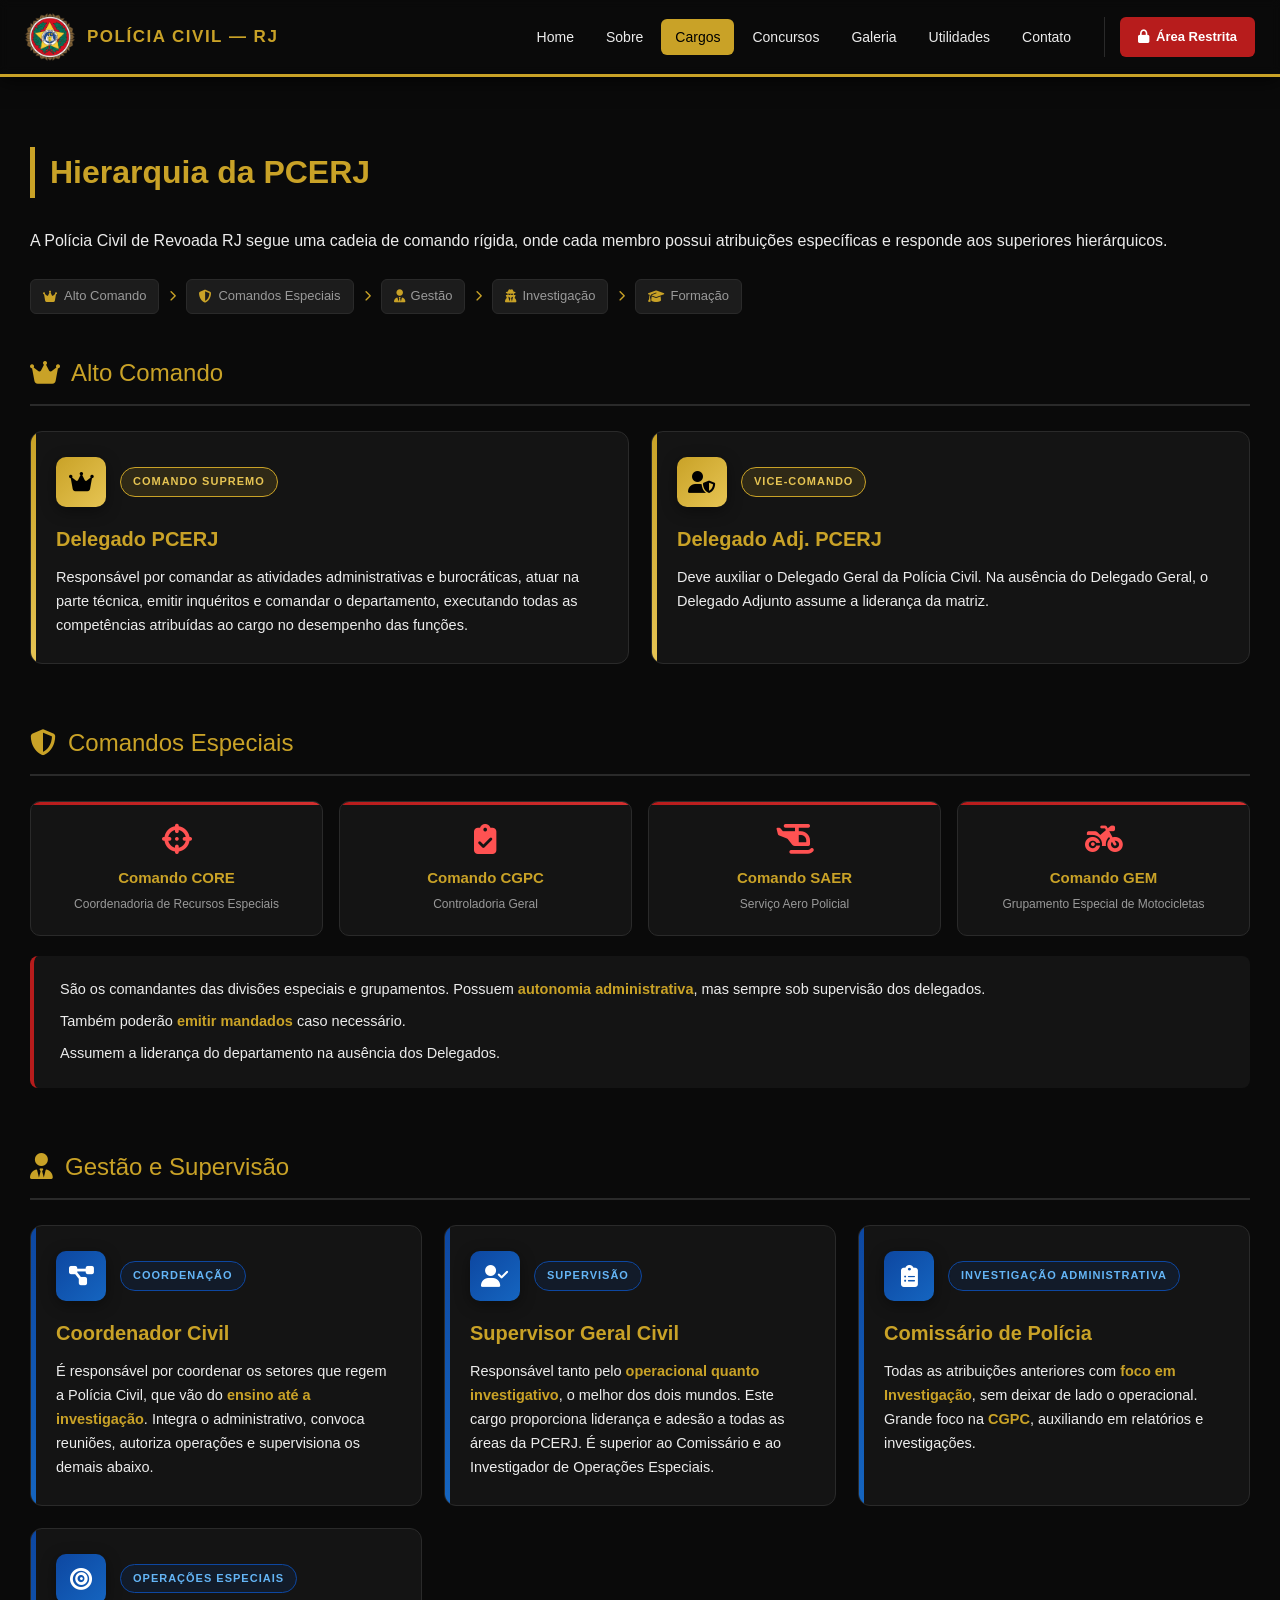
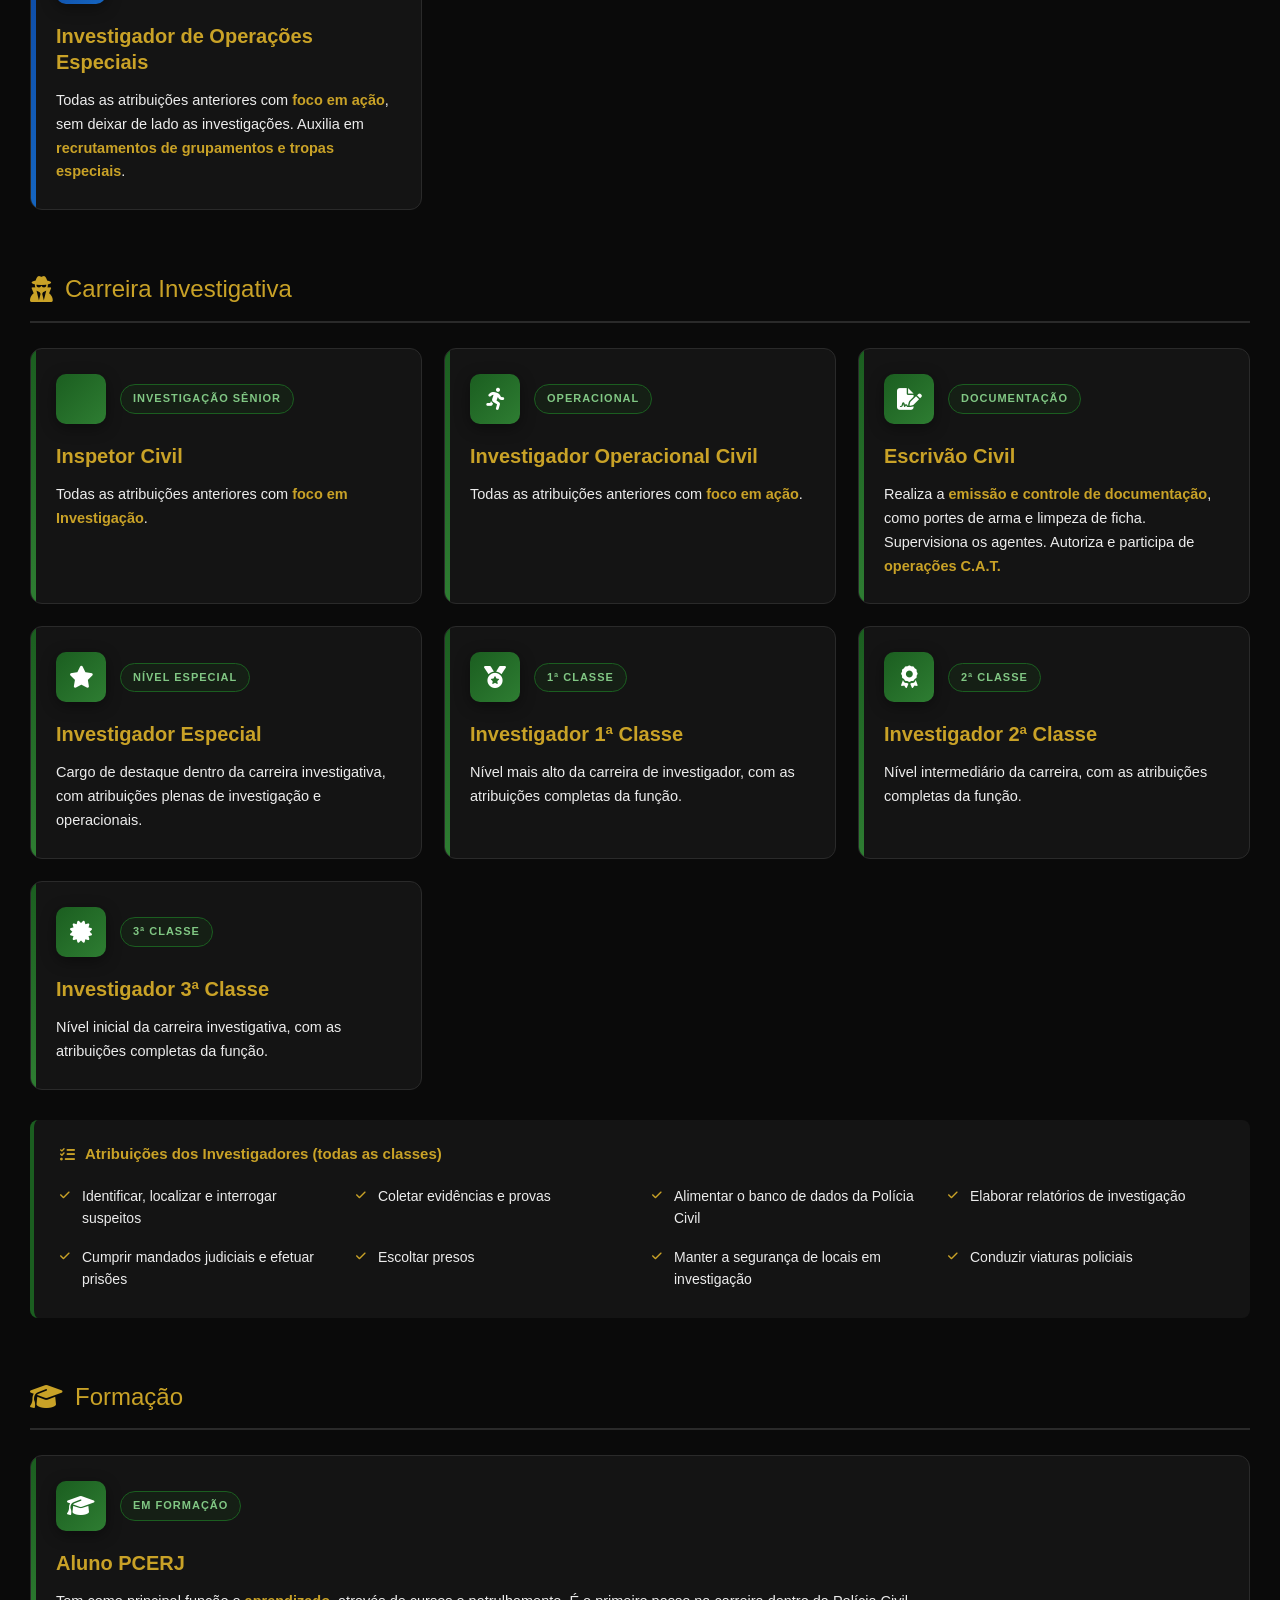
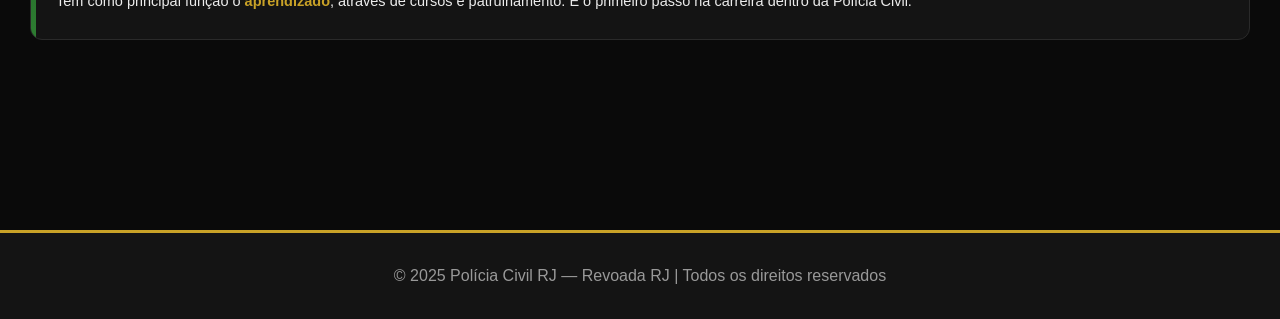
==== commit 62f3c7e5: "Vinculado o painel com o site" ====
--- a/cargos.html
+++ b/cargos.html
@@ -407,35 +407,14 @@
                     <li><a href="utilidades.html">Utilidades</a></li>
                     <li><a href="contato.html">Contato</a></li>
                     <li class="nav-actions">
-                        <button id="loginBtn" class="btn-login">
+                        <a href="painel.html" class="btn-login">
                             <i class="fa-solid fa-lock"></i> Área Restrita
-                        </button>
+                        </a>
                     </li>
                 </ul>
             </nav>
         </div>
     </header>
-
-    <div class="modal" id="loginModal">
-        <div class="modal-content">
-            <button class="modal-close" id="closeModal" aria-label="Fechar">
-                <i class="fa-solid fa-xmark"></i>
-            </button>
-            <img src="assets/img/logo.png" alt="Logo" class="modal-logo">
-            <h2>Acesso Restrito</h2>
-            <p class="modal-sub">Exclusivo para membros da corporação</p>
-            <form id="loginForm">
-                <label>ID Policial</label>
-                <input type="text" id="userId" placeholder="Ex: PC-1234" required>
-                <label>Senha</label>
-                <input type="password" id="userPass" placeholder="••••••••" required>
-                <button type="submit" class="btn btn-primary">
-                    <i class="fa-solid fa-right-to-bracket"></i> Entrar
-                </button>
-            </form>
-            <p class="modal-footer">Esqueceu a senha? Contate a Corregedoria.</p>
-        </div>
-    </div>
 
     <section>
         <h2>Hierarquia da PCERJ</h2>
@@ -693,7 +672,6 @@
     </footer>
 
     <script src="js/main.js"></script>
-    <script src="js/login.js"></script>
 </body>
 
 </html>
--- a/css/style.css
+++ b/css/style.css
@@ -30,12 +30,12 @@
 
 /* ===================== HEADER ===================== */
 header {
-  background: var(--header-bg);
+  background: transparent;
   border-bottom: 3px solid var(--dourado);
   position: sticky;
   top: 0;
   z-index: 1000;
-  box-shadow: 0 2px 20px rgba(0,0,0,.8);
+  box-shadow: 0 2px 20px rgba(0, 0, 0, .8);
 }
 
 .header-container {
@@ -46,6 +46,7 @@
   align-items: center;
   justify-content: space-between;
   gap: 20px;
+  backdrop-filter: blur(5px);
 }
 
 /* --- LOGO --- */
@@ -123,6 +124,8 @@
   display: inline-flex;
   align-items: center;
   gap: 7px;
+  text-decoration: none;
+  /* ← garante que não fica sublinhado */
 }
 
 .btn-login:hover {
@@ -144,7 +147,7 @@
 }
 
 .menu-toggle:hover {
-  background: rgba(201,162,39,.15);
+  background: rgba(201, 162, 39, .15);
 }
 
 /* ===================== BOTÕES GENÉRICOS ===================== */
@@ -161,15 +164,26 @@
   margin-top: 10px;
 }
 
-.btn-primary { background: var(--dourado); color: #000; }
-.btn-primary:hover { background: var(--dourado-hover); transform: translateY(-2px); }
+.btn-primary {
+  background: var(--dourado);
+  color: #000;
+}
+
+.btn-primary:hover {
+  background: var(--dourado-hover);
+  transform: translateY(-2px);
+}
 
 .btn-outline {
   background: transparent;
   color: var(--dourado);
   border: 2px solid var(--dourado);
 }
-.btn-outline:hover { background: var(--dourado); color: #000; }
+
+.btn-outline:hover {
+  background: var(--dourado);
+  color: #000;
+}
 
 /* ===================== SEÇÕES ===================== */
 section {
@@ -186,7 +200,9 @@
   padding-left: 15px;
 }
 
-section p { margin-bottom: 15px; }
+section p {
+  margin-bottom: 15px;
+}
 
 /* ===================== GRID & CARDS ===================== */
 .grid {
@@ -208,24 +224,36 @@
 .card::before {
   content: '';
   position: absolute;
-  top: 0; left: 0;
-  width: 4px; height: 100%;
+  top: 0;
+  left: 0;
+  width: 4px;
+  height: 100%;
   background: var(--dourado);
   transform: scaleY(0);
   transition: .3s;
   transform-origin: bottom;
 }
 
-.card:hover::before { transform: scaleY(1); }
+.card:hover::before {
+  transform: scaleY(1);
+}
 
 .card:hover {
   border-color: var(--dourado);
   transform: translateY(-5px);
-  box-shadow: 0 10px 30px rgba(201,162,39,.2);
-}
-
-.card h3, .card h4 { color: var(--dourado); margin-bottom: 12px; }
-.card p { margin-bottom: 8px; font-size: 15px; }
+  box-shadow: 0 10px 30px rgba(201, 162, 39, .2);
+}
+
+.card h3,
+.card h4 {
+  color: var(--dourado);
+  margin-bottom: 12px;
+}
+
+.card p {
+  margin-bottom: 8px;
+  font-size: 15px;
+}
 
 .card-icon {
   font-size: 42px;
@@ -241,14 +269,21 @@
 }
 
 /* ===================== LISTAS ===================== */
-.lista { list-style: none; }
+.lista {
+  list-style: none;
+}
+
 .lista li {
   padding: 8px 0 8px 25px;
   position: relative;
   font-size: 15px;
   border-bottom: 1px solid var(--borda);
 }
-.lista li:last-child { border-bottom: none; }
+
+.lista li:last-child {
+  border-bottom: none;
+}
+
 .lista li::before {
   content: '▸';
   position: absolute;
@@ -294,7 +329,7 @@
   display: none;
   position: fixed;
   inset: 0;
-  background: rgba(0,0,0,.85);
+  background: rgba(0, 0, 0, .85);
   backdrop-filter: blur(6px);
   z-index: 9999;
   justify-content: center;
@@ -302,7 +337,10 @@
   padding: 20px;
 }
 
-.modal.open { display: flex; animation: fadeIn .3s; }
+.modal.open {
+  display: flex;
+  animation: fadeIn .3s;
+}
 
 .modal-content {
   background: var(--preto-card);
@@ -313,7 +351,7 @@
   width: 100%;
   text-align: center;
   position: relative;
-  box-shadow: 0 20px 60px rgba(201,162,39,.3);
+  box-shadow: 0 20px 60px rgba(201, 162, 39, .3);
 }
 
 .modal-close {
@@ -327,12 +365,28 @@
   background: none;
   border: none;
 }
-.modal-close:hover { color: var(--vermelho); transform: rotate(90deg); }
-
-.modal-logo { width: 80px; height: 80px; margin-bottom: 15px; }
-
-.modal-content h2 { color: var(--dourado); margin-bottom: 5px; }
-.modal-sub { color: var(--texto-muted); font-size: 14px; margin-bottom: 25px; }
+
+.modal-close:hover {
+  color: var(--vermelho);
+  transform: rotate(90deg);
+}
+
+.modal-logo {
+  width: 80px;
+  height: 80px;
+  margin-bottom: 15px;
+}
+
+.modal-content h2 {
+  color: var(--dourado);
+  margin-bottom: 5px;
+}
+
+.modal-sub {
+  color: var(--texto-muted);
+  font-size: 14px;
+  margin-bottom: 25px;
+}
 
 .modal-content form {
   display: flex;
@@ -341,7 +395,11 @@
   text-align: left;
 }
 
-.modal-content label { color: var(--dourado); font-size: 13px; font-weight: bold; }
+.modal-content label {
+  color: var(--dourado);
+  font-size: 13px;
+  font-weight: bold;
+}
 
 .modal-content input {
   background: var(--preto);
@@ -353,9 +411,21 @@
   margin-bottom: 8px;
 }
 
-.modal-content input:focus { outline: none; border-color: var(--dourado); }
-.modal-content .btn { width: 100%; margin-top: 10px; }
-.modal-footer { margin-top: 20px; font-size: 12px; color: var(--texto-muted); }
+.modal-content input:focus {
+  outline: none;
+  border-color: var(--dourado);
+}
+
+.modal-content .btn {
+  width: 100%;
+  margin-top: 10px;
+}
+
+.modal-footer {
+  margin-top: 20px;
+  font-size: 12px;
+  color: var(--texto-muted);
+}
 
 /* ===================== ANIMAÇÕES ===================== */
 .fade-in {
@@ -363,11 +433,22 @@
   transform: translateY(30px);
   transition: opacity .8s ease, transform .8s ease;
 }
-.fade-in.visible { opacity: 1; transform: translateY(0); }
+
+.fade-in.visible {
+  opacity: 1;
+  transform: translateY(0);
+}
 
 @keyframes fadeIn {
-  from { opacity: 0; transform: scale(.95); }
-  to   { opacity: 1; transform: scale(1); }
+  from {
+    opacity: 0;
+    transform: scale(.95);
+  }
+
+  to {
+    opacity: 1;
+    transform: scale(1);
+  }
 }
 
 /* ===================== FOOTER ===================== */
@@ -379,17 +460,34 @@
   color: var(--texto-muted);
   margin-top: 60px;
 }
-footer strong { color: var(--dourado); }
+
+footer strong {
+  color: var(--dourado);
+}
 
 /* ============================================================
    RESPONSIVO
    ============================================================ */
 
 @media (max-width: 1150px) {
-  nav a { padding: 9px 10px; font-size: 13px; }
-  .logo span { font-size: 14px; }
-  .logo img { height: 45px; width: 45px; }
-  .btn-login { padding: 9px 13px; font-size: 12px; }
+  nav a {
+    padding: 9px 10px;
+    font-size: 13px;
+  }
+
+  .logo span {
+    font-size: 14px;
+  }
+
+  .logo img {
+    height: 45px;
+    width: 45px;
+  }
+
+  .btn-login {
+    padding: 9px 13px;
+    font-size: 12px;
+  }
 }
 
 @media (max-width: 950px) {
@@ -399,11 +497,23 @@
     flex-wrap: nowrap;
   }
 
-  .logo { flex: 1; }
-  .logo span { font-size: 14px; letter-spacing: 1px; }
-  .logo img { height: 42px; width: 42px; }
-
-  .menu-toggle { display: block; }
+  .logo {
+    flex: 1;
+  }
+
+  .logo span {
+    font-size: 14px;
+    letter-spacing: 1px;
+  }
+
+  .logo img {
+    height: 42px;
+    width: 42px;
+  }
+
+  .menu-toggle {
+    display: block;
+  }
 
   nav {
     position: absolute;
@@ -433,7 +543,9 @@
     width: 100%;
   }
 
-  nav ul li { width: 100%; }
+  nav ul li {
+    width: 100%;
+  }
 
   nav a {
     display: block;
@@ -444,7 +556,9 @@
     text-align: left;
   }
 
-  nav a:last-of-type { border-bottom: none; }
+  nav a:last-of-type {
+    border-bottom: none;
+  }
 
   nav a:hover,
   nav a.active {
@@ -470,12 +584,27 @@
     justify-content: center;
   }
 
-  section { padding: 50px 18px; }
-  section h2 { font-size: 24px; }
+  section {
+    padding: 50px 18px;
+  }
+
+  section h2 {
+    font-size: 24px;
+  }
 }
 
 @media (max-width: 480px) {
-  .logo span { font-size: 12px; letter-spacing: .5px; }
-  .logo img { height: 38px; width: 38px; }
-  section h2 { font-size: 22px; }
+  .logo span {
+    font-size: 12px;
+    letter-spacing: .5px;
+  }
+
+  .logo img {
+    height: 38px;
+    width: 38px;
+  }
+
+  section h2 {
+    font-size: 22px;
+  }
 }
